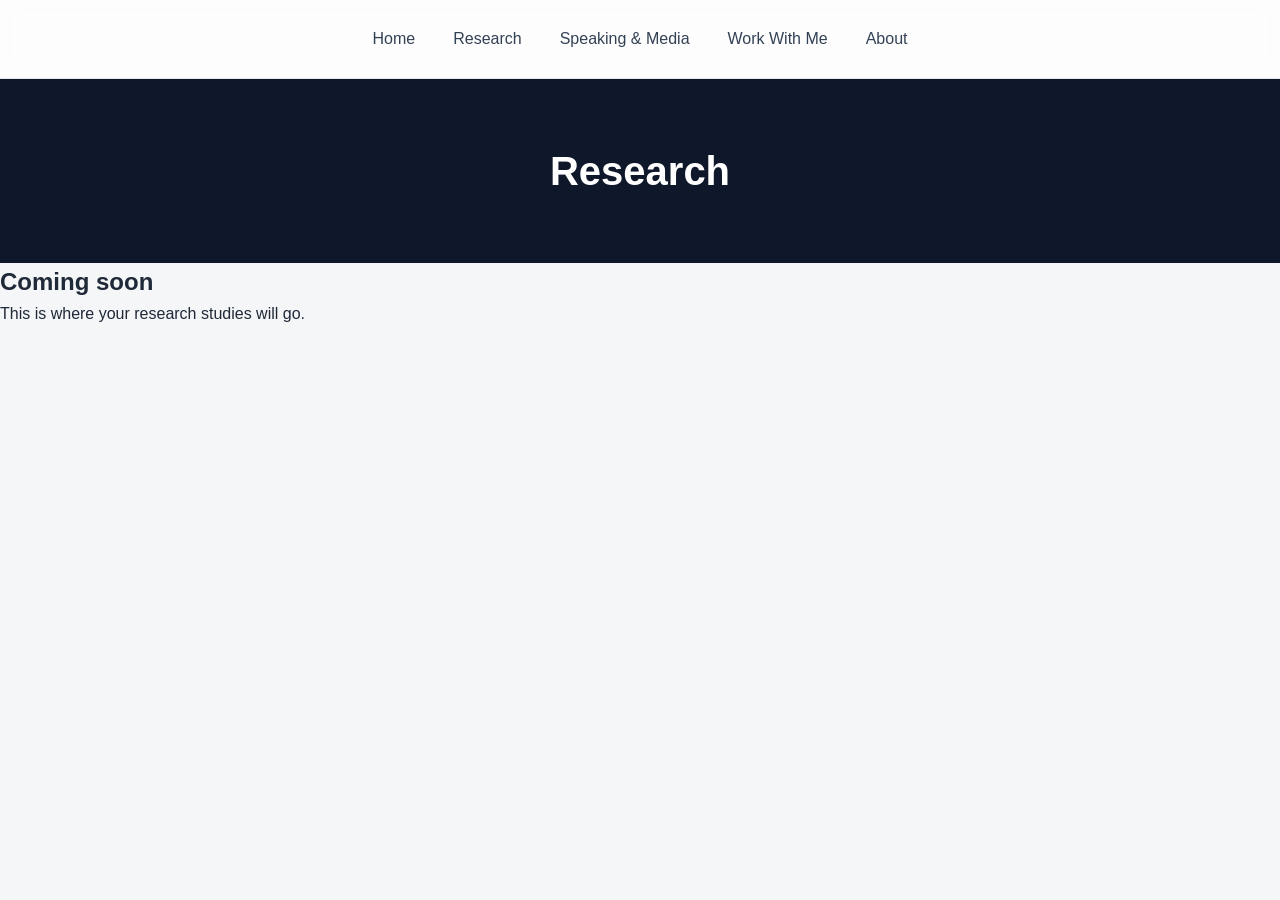
==== About.html @ bd5b545d "Updating the layout" ====
<!DOCTYPE html>
<html lang="en">
<head>
    <meta charset="UTF-8">
    <title>Research | Portfolio</title>
    <link rel="stylesheet" href="style.css">
</head>
<body>

<nav class="nav">
    <a href="index.html">Home</a>
    <a href="Research.html">Research</a>
    <a href="Speaking & Media.html">Speaking & Media</a>
    <a href="Work With Me.html">Work With Me</a>
    <a href="About.html" class="active">About</a>
</nav>

<header>
    <h1>Research</h1>
</header>

<section>
    <h2>Coming soon</h2>
    <p>This is where your research studies will go.</p>
</section>

</body>
</html>
---- style.css ----
* {
    margin: 0;
    padding: 0;
    box-sizing: border-box;
}

body {
    font-family: 'Inter', sans-serif;
    background-color: #f4f6f8;
    color: #1f2937;
    line-height: 1.6;
}

/* HEADER */
header {
    background: #0f172a;
    color: white;
    padding: 60px 20px;
    text-align: center;
}

header h1 {
    font-size: 2.5rem;
    font-weight: 700;
}

header p {
    margin-top: 10px;
    font-size: 1.1rem;
    color: #cbd5e1;
}

/* NAV */

.nav {
    display: flex;
    justify-content: center;
    gap: 10px;
    padding: 18px;
    background: rgba(255, 255, 255, 0.8);
    backdrop-filter: blur(10px);
    position: sticky;
    top: 0;
    border-bottom: 1px solid #e5e7eb;
}

.nav a {
    text-decoration: none;
    color: #334155;
    font-weight: 500;
    padding: 8px 14px;
    border-radius: 999px;
    transition: all 0.25s ease;
    .nav a.active {
    background: #0f172a;
    color: white;

    .nav a.active {
    background: #0f172a;
    color: white;
}
}

.nav a:hover {
    background: #0f172a;
    color: white;
    transform: translateY(-2px);
}

/* HERO SECTION */
section {
    max-width: 900px;
    margin: 40px auto;
    background: white;
    padding: 30px;
    border-radius: 12px;
    box-shadow: 0 4px 15px rgba(0,0,0,0.05);
}

/* SECTION HEADINGS */
section h2 {
    margin-bottom: 10px;
    color: #0f172a;
}

/* FOOTER */
footer {
    text-align: center;
    padding: 25px;
    color: #64748b;
}
}
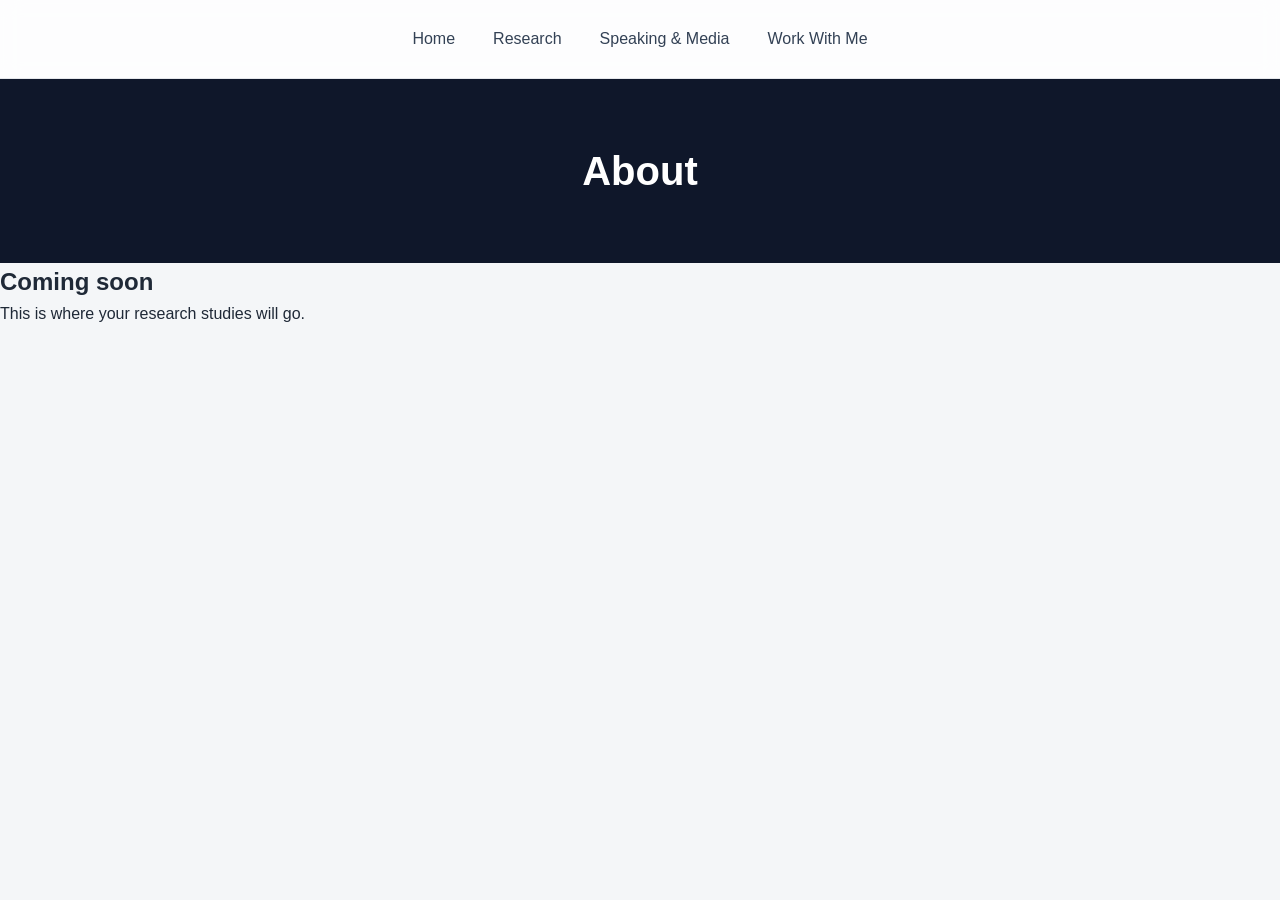
==== commit 8b2b1829: "Updating Layout" ====
--- a/About.html
+++ b/About.html
@@ -2,7 +2,7 @@
 <html lang="en">
 <head>
     <meta charset="UTF-8">
-    <title>Research | Portfolio</title>
+    <title>About|Katie Thomas</title>
     <link rel="stylesheet" href="style.css">
 </head>
 <body>
@@ -12,11 +12,10 @@
     <a href="Research.html">Research</a>
     <a href="Speaking & Media.html">Speaking & Media</a>
     <a href="Work With Me.html">Work With Me</a>
-    <a href="About.html" class="active">About</a>
 </nav>
 
 <header>
-    <h1>Research</h1>
+    <h1>About</h1>
 </header>
 
 <section>
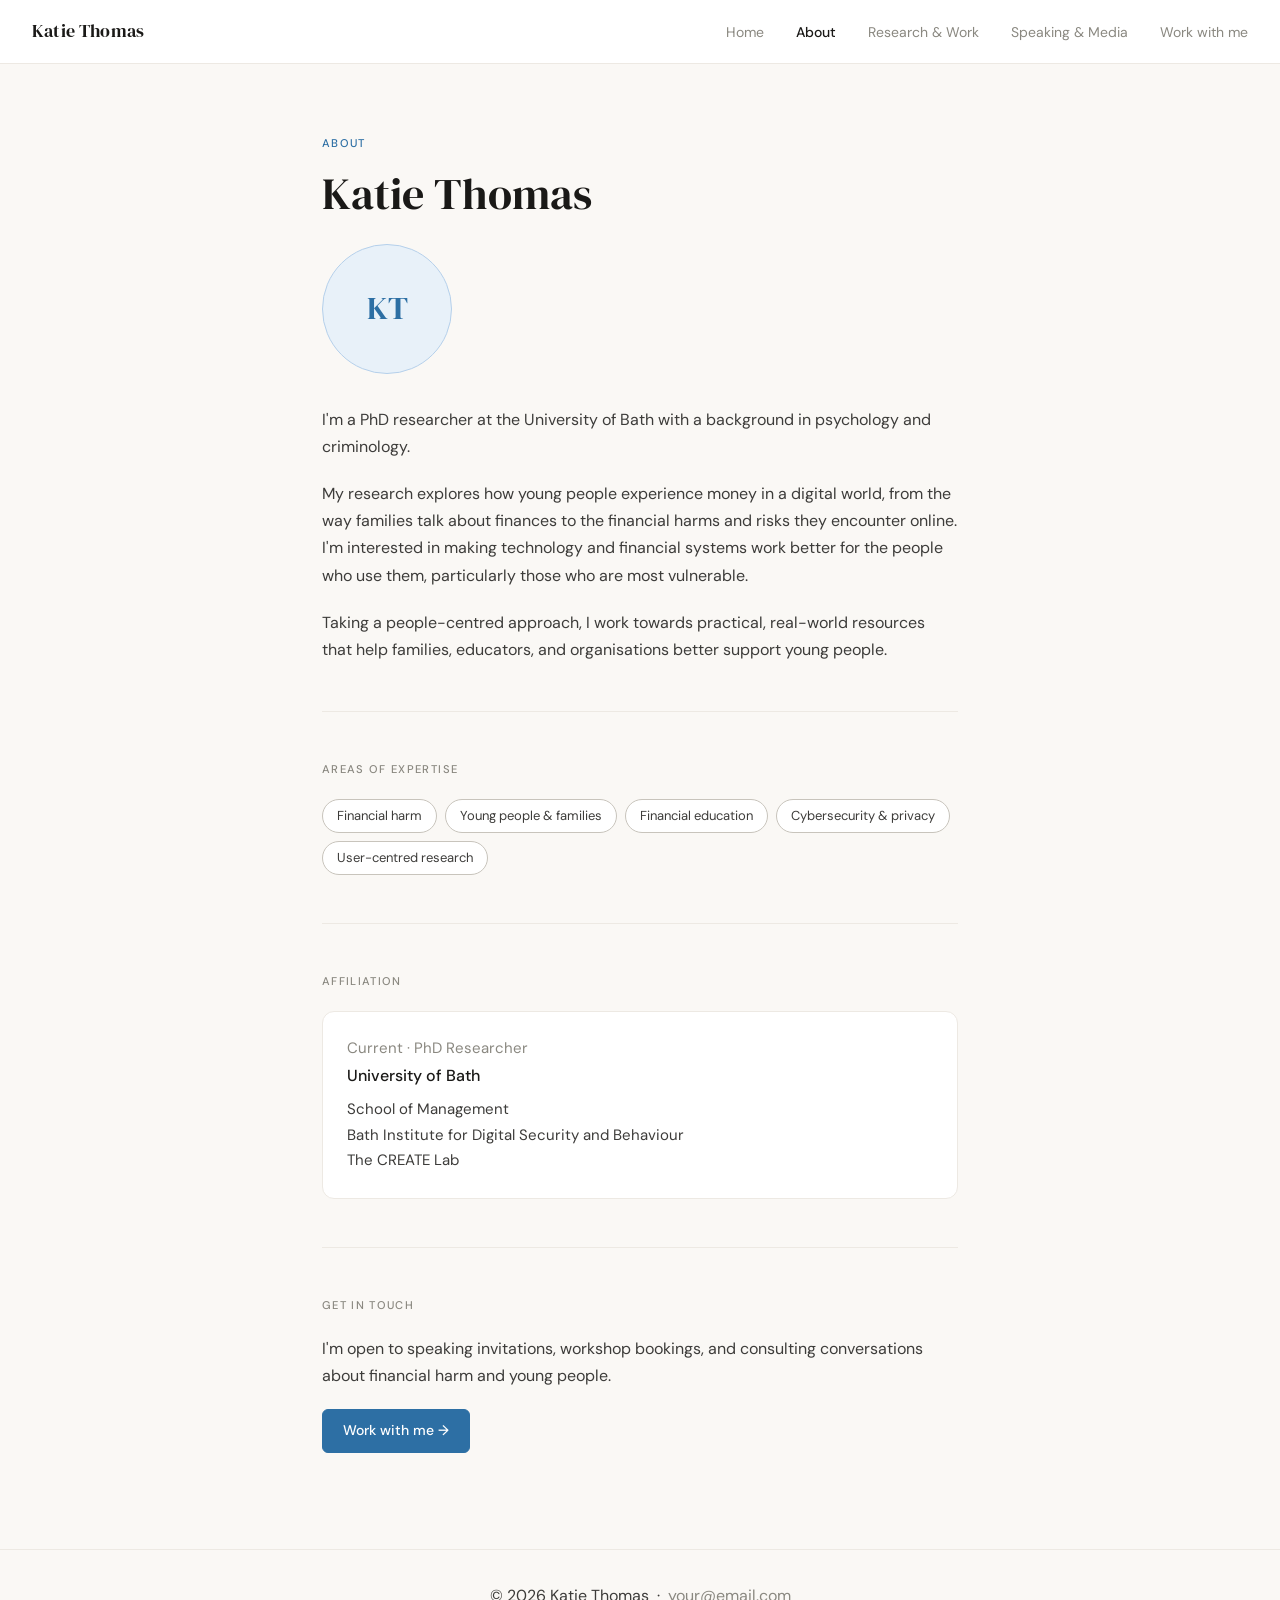
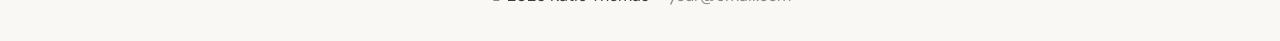
==== commit b704bb3b: "Updating style and content" ====
--- a/About.html
+++ b/About.html
@@ -1,27 +1,102 @@
 <!DOCTYPE html>
 <html lang="en">
 <head>
-    <meta charset="UTF-8">
-    <title>About|Katie Thomas</title>
-    <link rel="stylesheet" href="style.css">
+  <meta charset="UTF-8" />
+  <meta name="viewport" content="width=device-width, initial-scale=1.0" />
+  <meta name="description" content="About Katie Thomas — Cybersecurity PhD researcher in financial safety and young people at the University of Bath." />
+  <title>About — Katie Thomas</title>
+  <link rel="stylesheet" href="style.css" />
 </head>
 <body>
 
-<nav class="nav">
-    <a href="index.html">Home</a>
-    <a href="Research.html">Research</a>
-    <a href="Speaking & Media.html">Speaking & Media</a>
-    <a href="Work With Me.html">Work With Me</a>
-</nav>
+  <!-- ===================== NAVIGATION ===================== -->
+  <nav class="nav">
+    <a href="index.html" class="nav-logo">Katie Thomas</a>
+    <button class="nav-toggle" aria-label="Toggle navigation" onclick="toggleNav()">&#9776;</button>
+    <ul class="nav-links" id="nav-links">
+      <li><a href="index.html">Home</a></li>
+      <li><a href="about.html" class="active">About</a></li>
+      <li><a href="research.html">Research &amp; Work</a></li>
+      <li><a href="speaking.html">Speaking &amp; Media</a></li>
+      <li><a href="work-with-me.html">Work with me</a></li>
+    </ul>
+  </nav>
 
-<header>
-    <h1>About</h1>
-</header>
+  <!-- ===================== MAIN CONTENT ===================== -->
+  <main class="page-wrapper">
 
-<section>
-    <h2>Coming soon</h2>
-    <p>This is where your research studies will go.</p>
-</section>
+    <span class="page-tag">About</span>
+    <h1>Katie Thomas</h1>
+
+    <img
+      class="profile-photo"
+      src="assets/images/KT_Photo.jpg"
+      alt="Photo of Katie Thomas"
+      onerror="this.style.display='none'; document.getElementById('initials').style.display='flex';"
+    />
+    <div class="profile-initials" id="initials" style="display: none;">KT</div>
+
+    <p>
+      I'm a PhD researcher at the University of Bath with a background in psychology and criminology.
+    </p>
+    <p>
+        My research explores how young people experience money in a digital world, from the way
+        families talk about finances to the financial harms and risks they encounter online. 
+        I'm interested in making technology and financial systems work better for the people
+        who use them, particularly those who are most vulnerable. 
+    </p>
+    <p>
+        Taking a people-centred approach, I work towards practical, real-world resources that
+        help families, educators, and organisations better support young people.
+    </p>
+
+    <hr class="divider" />
+
+    <!-- Areas of expertise -->
+    <span class="section-label">Areas of expertise</span>
+    <div class="pill-row">
+      <span class="pill">Financial harm</span>
+      <span class="pill">Young people &amp; families</span>
+      <span class="pill">Financial education</span>
+      <span class="pill">Cybersecurity &amp; privacy</span>
+      <span class="pill">User-centred research</span>
+    </div>
+
+    <hr class="divider" />
+
+    <!-- Affiliation -->
+    <span class="section-label">Affiliation</span>
+    <div class="card">
+      <p class="card-meta">Current · PhD Researcher</p>
+      <h3>University of Bath</h3>
+      <p>School of Management</p>
+      <p>Bath Institute for Digital Security and Behaviour</p>
+      <p>The CREATE Lab</p>
+    </div>
+
+    <hr class="divider" />
+
+    <!-- CTA -->
+    <span class="section-label">Get in touch</span>
+    <p>
+      I'm open to speaking invitations, workshop bookings, and consulting conversations
+      about financial harm and young people.
+    </p>
+    <a href="work-with-me.html" class="btn btn-primary">Work with me →</a>
+
+  </main>
+
+  <!-- ===================== FOOTER ===================== -->
+  <footer class="footer">
+    <!-- Replace with your email address -->
+    <p>© 2026 Katie Thomas &nbsp;·&nbsp; <a href="mailto:your@email.com">your@email.com</a></p>
+  </footer>
+
+  <script>
+    function toggleNav() {
+      document.getElementById('nav-links').classList.toggle('open');
+    }
+  </script>
 
 </body>
-</html>
+</html>
--- a/style.css
+++ b/style.css
@@ -1,92 +1,560 @@
-* {
-    margin: 0;
-    padding: 0;
-    box-sizing: border-box;
+/* ============================================
+   Katie Thomas — Personal Website
+   style.css — shared across all pages
+   ============================================ */
+
+/* --- Google Fonts --- */
+@import url('https://fonts.googleapis.com/css2?family=DM+Sans:ital,opsz,wght@0,9..40,300;0,9..40,400;0,9..40,500;1,9..40,400&family=DM+Serif+Display&display=swap');
+
+/* --- Reset --- */
+*, *::before, *::after {
+  box-sizing: border-box;
+  margin: 0;
+  padding: 0;
+}
+
+/* --- Design tokens --- */
+:root {
+  /* Colours */
+  --colour-page:         #faf8f5;
+  --colour-surface:      #f3f0ea;
+  --colour-white:        #ffffff;
+  --colour-border:       #ede9e3;
+  --colour-border-mid:   #c8c4bc;
+  --colour-text-dark:    #1a1917;
+  --colour-text-body:    #3d3c3a;
+  --colour-text-muted:   #8a8880;
+  --colour-accent:       #2d6fa4;
+  --colour-accent-hover: #1e5580;
+  --colour-accent-light: #e8f1f9;
+  --colour-accent-border:#b5d0eb;
+
+  /* Typography */
+  --font-display: 'DM Serif Display', Georgia, serif;
+  --font-body:    'DM Sans', system-ui, sans-serif;
+
+  /* Layout */
+  --max-width:    700px;
+  --nav-height:   64px;
+
+  /* Radii */
+  --radius-sm:    6px;
+  --radius-md:    12px;
+
+  /* Transitions */
+  --transition:   0.15s ease;
+}
+
+/* --- Base --- */
+html {
+  font-size: 16px;
+  scroll-behavior: smooth;
 }
 
 body {
-    font-family: 'Inter', sans-serif;
-    background-color: #f4f6f8;
-    color: #1f2937;
-    line-height: 1.6;
-}
-
-/* HEADER */
-header {
-    background: #0f172a;
-    color: white;
-    padding: 60px 20px;
+  font-family: var(--font-body);
+  background-color: var(--colour-page);
+  color: var(--colour-text-body);
+  line-height: 1.7;
+  -webkit-font-smoothing: antialiased;
+}
+
+img {
+  display: block;
+  max-width: 100%;
+}
+
+a {
+  color: var(--colour-accent);
+  text-decoration: none;
+}
+
+a:hover {
+  text-decoration: underline;
+}
+
+/* ============================================
+   NAVIGATION
+   ============================================ */
+
+.nav {
+  position: sticky;
+  top: 0;
+  z-index: 100;
+  height: var(--nav-height);
+  background: var(--colour-white);
+  border-bottom: 1px solid var(--colour-border);
+  display: flex;
+  align-items: center;
+  justify-content: space-between;
+  padding: 0 2rem;
+}
+
+.nav-logo {
+  font-family: var(--font-display);
+  font-size: 1.125rem;
+  color: var(--colour-text-dark);
+  text-decoration: none;
+  letter-spacing: 0.01em;
+  flex-shrink: 0;
+}
+
+.nav-logo:hover {
+  text-decoration: none;
+}
+
+.nav-links {
+  list-style: none;
+  display: flex;
+  align-items: center;
+  gap: 2rem;
+}
+
+.nav-links a {
+  font-size: 0.875rem;
+  color: var(--colour-text-muted);
+  text-decoration: none;
+  transition: color var(--transition);
+}
+
+.nav-links a:hover {
+  color: var(--colour-text-dark);
+  text-decoration: none;
+}
+
+.nav-links a.active {
+  color: var(--colour-text-dark);
+  font-weight: 500;
+}
+
+/* Mobile toggle button */
+.nav-toggle {
+  display: none;
+  background: none;
+  border: none;
+  cursor: pointer;
+  font-size: 1.5rem;
+  color: var(--colour-text-dark);
+  line-height: 1;
+  padding: 4px;
+}
+
+/* ============================================
+   PAGE LAYOUT
+   ============================================ */
+
+.page-wrapper {
+  max-width: var(--max-width);
+  margin: 0 auto;
+  padding: 4rem 2rem 6rem;
+}
+
+/* ============================================
+   TYPOGRAPHY
+   ============================================ */
+
+.page-tag {
+  display: inline-block;
+  font-size: 0.7rem;
+  font-weight: 500;
+  letter-spacing: 0.12em;
+  text-transform: uppercase;
+  color: var(--colour-accent);
+  margin-bottom: 1rem;
+}
+
+h1 {
+  font-family: var(--font-display);
+  font-size: 2.75rem;
+  font-weight: 400;
+  color: var(--colour-text-dark);
+  line-height: 1.15;
+  margin-bottom: 1.5rem;
+}
+
+h2 {
+  font-family: var(--font-display);
+  font-size: 1.625rem;
+  font-weight: 400;
+  color: var(--colour-text-dark);
+  margin-bottom: 0.75rem;
+}
+
+h3 {
+  font-family: var(--font-body);
+  font-size: 1rem;
+  font-weight: 500;
+  color: var(--colour-text-dark);
+  margin-bottom: 0.35rem;
+}
+
+p {
+  font-size: 1rem;
+  color: var(--colour-text-body);
+  margin-bottom: 1.25rem;
+}
+
+p:last-child {
+  margin-bottom: 0;
+}
+
+/* ============================================
+   SECTION LABELS & DIVIDERS
+   ============================================ */
+
+.section-label {
+  font-size: 0.7rem;
+  font-weight: 500;
+  letter-spacing: 0.12em;
+  text-transform: uppercase;
+  color: var(--colour-text-muted);
+  margin-bottom: 1.25rem;
+  display: block;
+}
+
+.divider {
+  border: none;
+  border-top: 1px solid var(--colour-border);
+  margin: 3rem 0;
+}
+
+/* ============================================
+   PILLS
+   ============================================ */
+
+.pill-row {
+  display: flex;
+  flex-wrap: wrap;
+  gap: 0.5rem;
+  margin-bottom: 1.5rem;
+}
+
+.pill {
+  font-size: 0.8125rem;
+  padding: 5px 14px;
+  border-radius: 20px;
+  background: var(--colour-white);
+  border: 1px solid var(--colour-border-mid);
+  color: var(--colour-text-body);
+}
+
+.pill-accent {
+  background: var(--colour-accent-light);
+  border-color: var(--colour-accent-border);
+  color: var(--colour-accent);
+}
+
+/* ============================================
+   CARDS
+   ============================================ */
+
+.card {
+  background: var(--colour-white);
+  border: 1px solid var(--colour-border);
+  border-radius: var(--radius-md);
+  padding: 1.5rem;
+  margin-bottom: 1rem;
+}
+
+.card-meta {
+  font-size: 0.8rem;
+  color: var(--colour-text-muted);
+  margin-bottom: 0.35rem;
+}
+
+.card h3 {
+  margin-bottom: 0.5rem;
+}
+
+.card p {
+  font-size: 0.9375rem;
+  margin-bottom: 0;
+}
+
+/* Card with top accent border — used for featured items like the game */
+.card-featured {
+  background: var(--colour-accent-light);
+  border: 1px solid var(--colour-accent-border);
+  border-radius: var(--radius-md);
+  padding: 1.5rem;
+  margin-bottom: 1rem;
+}
+
+.card-featured h3 {
+  color: var(--colour-accent);
+  margin-bottom: 0.5rem;
+}
+
+.card-featured p {
+  font-size: 0.9375rem;
+  color: var(--colour-text-body);
+  margin-bottom: 0;
+}
+
+/* ============================================
+   BUTTONS
+   ============================================ */
+
+.btn {
+  display: inline-block;
+  font-family: var(--font-body);
+  font-size: 0.875rem;
+  font-weight: 500;
+  color: var(--colour-accent);
+  background: transparent;
+  border: 1px solid var(--colour-accent);
+  border-radius: var(--radius-sm);
+  padding: 9px 20px;
+  text-decoration: none;
+  cursor: pointer;
+  transition: background var(--transition), color var(--transition);
+}
+
+.btn:hover {
+  background: var(--colour-accent);
+  color: var(--colour-white);
+  text-decoration: none;
+}
+
+.btn-primary {
+  background: var(--colour-accent);
+  color: var(--colour-white);
+  border-color: var(--colour-accent);
+}
+
+.btn-primary:hover {
+  background: var(--colour-accent-hover);
+  border-color: var(--colour-accent-hover);
+  color: var(--colour-white);
+}
+
+/* ============================================
+   PROFILE PHOTO
+   ============================================ */
+
+.profile-photo {
+  width: 130px;
+  height: 130px;
+  border-radius: 50%;
+  object-fit: cover;
+  border: 1px solid var(--colour-border);
+  margin-bottom: 2rem;
+}
+
+/* Fallback initials circle shown when no photo is set */
+.profile-initials {
+  width: 130px;
+  height: 130px;
+  border-radius: 50%;
+  background: var(--colour-accent-light);
+  border: 1px solid var(--colour-accent-border);
+  display: flex;
+  align-items: center;
+  justify-content: center;
+  font-family: var(--font-display);
+  font-size: 2rem;
+  color: var(--colour-accent);
+  margin-bottom: 2rem;
+}
+
+/* ============================================
+   SPEAKING LIST
+   ============================================ */
+
+.speaking-list {
+  list-style: none;
+}
+
+.speaking-item {
+  display: flex;
+  gap: 1.25rem;
+  align-items: flex-start;
+  padding: 0.9rem 0;
+  border-bottom: 1px solid var(--colour-border);
+}
+
+.speaking-item:last-child {
+  border-bottom: none;
+}
+
+.speaking-year {
+  font-size: 0.8rem;
+  color: var(--colour-text-muted);
+  min-width: 36px;
+  padding-top: 3px;
+  flex-shrink: 0;
+}
+
+.speaking-detail h3 {
+  font-size: 0.9375rem;
+  margin-bottom: 0.2rem;
+}
+
+.speaking-detail p {
+  font-size: 0.875rem;
+  color: var(--colour-text-muted);
+  margin-bottom: 0;
+}
+
+/* ============================================
+   CONTACT FORM
+   ============================================ */
+
+.contact-form {
+  display: flex;
+  flex-direction: column;
+  gap: 0.875rem;
+}
+
+.contact-form input,
+.contact-form textarea,
+.contact-form select {
+  width: 100%;
+  font-family: var(--font-body);
+  font-size: 0.9375rem;
+  color: var(--colour-text-body);
+  background: var(--colour-white);
+  border: 1px solid var(--colour-border-mid);
+  border-radius: var(--radius-sm);
+  padding: 10px 14px;
+  transition: border-color var(--transition);
+  appearance: none;
+}
+
+.contact-form input:focus,
+.contact-form textarea:focus,
+.contact-form select:focus {
+  outline: none;
+  border-color: var(--colour-accent);
+}
+
+.contact-form input::placeholder,
+.contact-form textarea::placeholder {
+  color: var(--colour-text-muted);
+}
+
+.contact-form textarea {
+  height: 110px;
+  resize: vertical;
+}
+
+.contact-form .btn-primary {
+  align-self: flex-start;
+}
+
+/* ============================================
+   OFFERING CARDS (Work with me page)
+   ============================================ */
+
+.offering-card {
+  background: var(--colour-white);
+  border: 1px solid var(--colour-border);
+  border-radius: var(--radius-md);
+  padding: 1.75rem;
+  margin-bottom: 1rem;
+}
+
+.offering-card h3 {
+  font-size: 1.0625rem;
+  margin-bottom: 0.6rem;
+}
+
+.offering-card p {
+  font-size: 0.9375rem;
+  margin-bottom: 1.25rem;
+}
+
+/* ============================================
+   FOOTER
+   ============================================ */
+
+.footer {
+  border-top: 1px solid var(--colour-border);
+  padding: 2rem;
+  text-align: center;
+  font-size: 0.8125rem;
+  color: var(--colour-text-muted);
+}
+
+.footer a {
+  color: var(--colour-text-muted);
+  text-decoration: none;
+  transition: color var(--transition);
+}
+
+.footer a:hover {
+  color: var(--colour-accent);
+}
+
+/* ============================================
+   RESPONSIVE — mobile
+   ============================================ */
+
+@media (max-width: 640px) {
+  h1 {
+    font-size: 2.1rem;
+  }
+
+  .nav {
+    padding: 0 1.25rem;
+  }
+
+  /* Hide nav links by default on mobile */
+  .nav-links {
+    display: none;
+    position: absolute;
+    top: var(--nav-height);
+    left: 0;
+    right: 0;
+    background: var(--colour-white);
+    border-bottom: 1px solid var(--colour-border);
+    flex-direction: column;
+    align-items: flex-start;
+    gap: 0;
+    padding: 0.5rem 0;
+  }
+
+  .nav-links.open {
+    display: flex;
+  }
+
+  .nav-links li {
+    width: 100%;
+  }
+
+  .nav-links a {
+    display: block;
+    padding: 0.75rem 1.5rem;
+    font-size: 1rem;
+  }
+
+  .nav-toggle {
+    display: block;
+  }
+
+  .page-wrapper {
+    padding: 2.5rem 1.25rem 4rem;
+  }
+
+  .contact-form .btn-primary {
+    width: 100%;
     text-align: center;
-}
-
-header h1 {
-    font-size: 2.5rem;
-    font-weight: 700;
-}
-
-header p {
-    margin-top: 10px;
-    font-size: 1.1rem;
-    color: #cbd5e1;
-}
-
-/* NAV */
-
-.nav {
-    display: flex;
-    justify-content: center;
-    gap: 10px;
-    padding: 18px;
-    background: rgba(255, 255, 255, 0.8);
-    backdrop-filter: blur(10px);
-    position: sticky;
-    top: 0;
-    border-bottom: 1px solid #e5e7eb;
-}
-
-.nav a {
-    text-decoration: none;
-    color: #334155;
-    font-weight: 500;
-    padding: 8px 14px;
-    border-radius: 999px;
-    transition: all 0.25s ease;
-    .nav a.active {
-    background: #0f172a;
-    color: white;
-
-    .nav a.active {
-    background: #0f172a;
-    color: white;
-}
-}
-
-.nav a:hover {
-    background: #0f172a;
-    color: white;
-    transform: translateY(-2px);
-}
-
-/* HERO SECTION */
-section {
-    max-width: 900px;
-    margin: 40px auto;
-    background: white;
-    padding: 30px;
-    border-radius: 12px;
-    box-shadow: 0 4px 15px rgba(0,0,0,0.05);
-}
-
-/* SECTION HEADINGS */
-section h2 {
-    margin-bottom: 10px;
-    color: #0f172a;
-}
-
-/* FOOTER */
-footer {
-    text-align: center;
-    padding: 25px;
-    color: #64748b;
-}
-}+  }
+}
+
+/* ============================================
+   ACCESSIBILITY
+   ============================================ */
+
+@media (prefers-reduced-motion: reduce) {
+  *, *::before, *::after {
+    transition: none !important;
+    animation: none !important;
+  }
+}
+
+:focus-visible {
+  outline: 2px solid var(--colour-accent);
+  outline-offset: 3px;
+  border-radius: 2px;
+}
